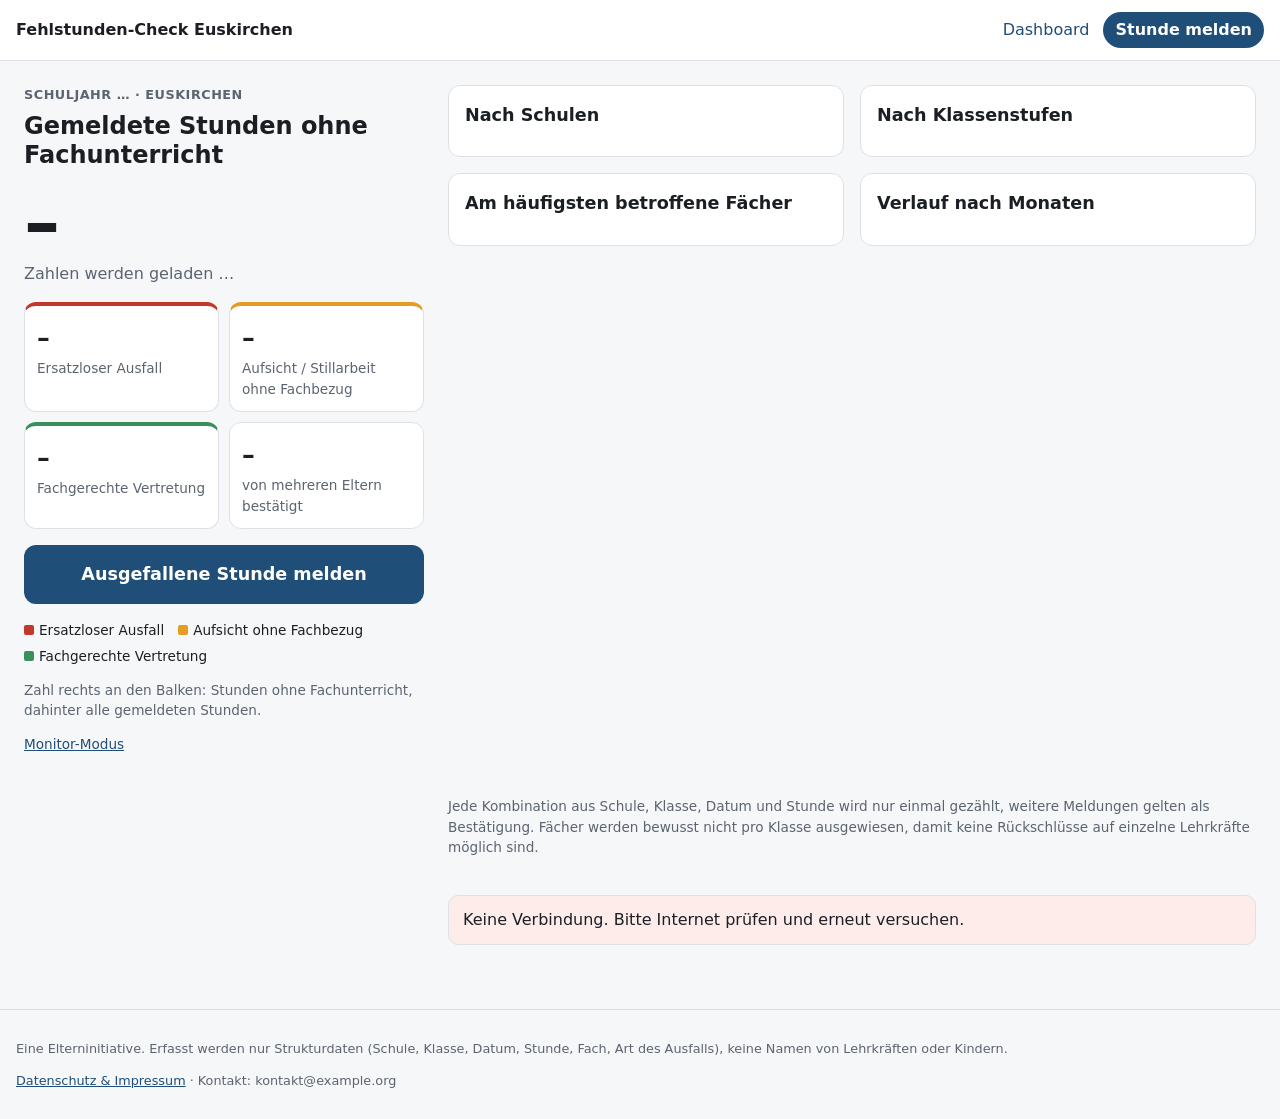
==== index.html @ fad28b2c "Add files via upload" ====
<!doctype html>
<html lang="de">
<head>
<meta charset="utf-8">
<meta name="viewport" content="width=device-width, initial-scale=1, viewport-fit=cover">
<meta http-equiv="Content-Security-Policy" content="default-src 'self'; script-src 'self'; style-src 'self'; img-src 'self' data:; connect-src 'self' https://*.supabase.co; manifest-src 'self'; worker-src 'self'; base-uri 'none'; form-action 'self'; object-src 'none'">
<meta name="referrer" content="no-referrer">
<meta name="theme-color" content="#1f4e79">
<title>Fehlstunden-Check Euskirchen</title>
<link rel="manifest" href="manifest.webmanifest">
<link rel="icon" href="icon.svg" type="image/svg+xml">
<link rel="apple-touch-icon" href="icon-192.png">
<meta name="apple-mobile-web-app-capable" content="yes">
<link rel="stylesheet" href="style.css">
</head>
<body class="seite-dashboard">
<header class="kopf"><a href="./" class="marke" data-titel></a>
<nav><a href="./">Dashboard</a><a href="melden.html" class="knopf-klein">Stunde melden</a></nav></header>
<main class="dash" id="dash">
  <section class="held">
    <p class="ueberzeile">Schuljahr <span id="schuljahr">…</span> · Euskirchen</p>
    <h1>Gemeldete Stunden ohne Fachunterricht</h1>
    <p class="grosszahl" id="grosszahl">–</p>
    <p class="unterzeile" id="unterzeile">Zahlen werden geladen …</p>
    <div class="kacheln">
      <div class="kachel k-ausfall"><span class="kz" id="z-ausfall">–</span><span>Ersatzloser Ausfall</span></div>
      <div class="kachel k-aufsicht"><span class="kz" id="z-aufsicht">–</span><span>Aufsicht / Stillarbeit ohne Fachbezug</span></div>
      <div class="kachel k-vertretung"><span class="kz" id="z-vertretung">–</span><span>Fachgerechte Vertretung</span></div>
      <div class="kachel"><span class="kz" id="z-bestaetigt">–</span><span>von mehreren Eltern bestätigt</span></div>
    </div>
    <a href="melden.html" class="knopf nur-normal">Ausgefallene Stunde melden</a>
    <p class="monitor-hinweis nur-monitor">Melden unter <strong id="adresse"></strong></p>
    <p class="legende">
      <span><i class="seg-ausfall"></i>Ersatzloser Ausfall</span>
      <span><i class="seg-aufsicht"></i>Aufsicht ohne Fachbezug</span>
      <span><i class="seg-vertretung"></i>Fachgerechte Vertretung</span>
    </p>
    <p class="info">Zahl rechts an den Balken: Stunden ohne Fachunterricht, dahinter alle gemeldeten Stunden.</p>
    <p class="info"><span id="stand"></span> <button type="button" id="monitor-knopf" class="textknopf nur-normal">Monitor-Modus</button><button type="button" id="monitor-aus" class="textknopf nur-monitor">Monitor-Modus beenden</button></p>
  </section>

  <div class="karten" id="karten">
    <section class="karte"><h2>Nach Schulen</h2><div id="g-schulen" class="balkenliste"></div></section>
    <section class="karte"><h2>Nach Klassenstufen</h2><div id="g-jahrgaenge" class="balkenliste"></div></section>
    <section class="karte"><h2>Am häufigsten betroffene Fächer</h2><div id="g-faecher" class="balkenliste"></div></section>
    <section class="karte"><h2>Verlauf nach Monaten</h2><div id="g-monate" class="balkenliste"></div></section>
  </div>
  <p class="info erklaerung nur-normal">Jede Kombination aus Schule, Klasse, Datum und Stunde wird nur einmal gezählt, weitere Meldungen gelten als Bestätigung. Fächer werden bewusst nicht pro Klasse ausgewiesen, damit keine Rückschlüsse auf einzelne Lehrkräfte möglich sind.</p>
  <div id="fehler" class="hinweis fehler" role="alert" hidden></div>
</main>
<footer class="fuss">
<p>Eine Elterninitiative. Erfasst werden nur Strukturdaten (Schule, Klasse, Datum, Stunde, Fach, Art des Ausfalls), keine Namen von Lehrkräften oder Kindern.</p>
<p><a href="datenschutz.html">Datenschutz &amp; Impressum</a> · Kontakt: <span data-kontakt></span></p>
</footer>
<script src="config.js"></script><script src="api.js"></script><script src="dashboard.js"></script>
</body></html>
---- style.css ----
:root {
  --bg: #f6f7f9; --flaeche: #ffffff; --text: #1b1f24; --leise: #5b6470; --linie: #dde1e6;
  --akzent: #1f4e79; --akzent-text: #ffffff;
  --ausfall: #c0392b; --aufsicht: #e69b23; --vertretung: #3a8f5c;
  --fehler-bg: #fdecea; --erfolg-bg: #e8f5ec;
}
@media (prefers-color-scheme: dark) {
  :root {
    --bg: #14171b; --flaeche: #1e2228; --text: #e8eaed; --leise: #a1a9b3; --linie: #343a42;
    --akzent: #6aa6dc; --akzent-text: #0d1b28;
    --ausfall: #e2685b; --aufsicht: #f0b54f; --vertretung: #5fbf85;
    --fehler-bg: #3b1f1c; --erfolg-bg: #1b3324;
  }
}
* { box-sizing: border-box; }
body { margin: 0; background: var(--bg); color: var(--text);
  font: 16px/1.5 system-ui, -apple-system, "Segoe UI", Roboto, sans-serif; }
a { color: var(--akzent); }
main { max-width: 760px; margin: 0 auto; padding: 16px; }
h1 { font-size: 1.5rem; line-height: 1.2; margin: .5rem 0 1rem; }
h2 { font-size: 1.1rem; margin: 0 0 .75rem; }
small { color: var(--leise); }

.kopf { display: flex; justify-content: space-between; align-items: center; gap: 12px; flex-wrap: wrap;
  padding: 12px 16px; background: var(--flaeche); border-bottom: 1px solid var(--linie); }
.marke { font-weight: 700; text-decoration: none; color: var(--text); }
.kopf nav { display: flex; gap: 14px; align-items: center; }
.kopf nav a { text-decoration: none; }
.knopf-klein { background: var(--akzent); color: var(--akzent-text) !important; padding: 6px 12px; border-radius: 999px; font-weight: 600; }

.knopf { display: block; width: 100%; text-align: center; border: 0; border-radius: 12px; padding: 16px;
  background: var(--akzent); color: var(--akzent-text); font-size: 1.1rem; font-weight: 700; text-decoration: none; cursor: pointer; }
.knopf:focus-visible, button:focus-visible, input:focus-visible, select:focus-visible { outline: 3px solid var(--aufsicht); outline-offset: 2px; }

/* Dashboard */
.held { text-align: center; padding: 8px 0 16px; }
.ueberzeile { margin: 0; color: var(--leise); font-weight: 600; text-transform: uppercase; letter-spacing: .04em; font-size: .8rem; }
.grosszahl { font-size: 4.5rem; font-weight: 800; line-height: 1; margin: .25rem 0; font-variant-numeric: tabular-nums; }
.unterzeile { color: var(--leise); margin: 0 0 1rem; }
.kacheln { display: grid; grid-template-columns: repeat(2, 1fr); gap: 10px; margin: 8px 0 16px; }
@media (min-width: 640px) { .kacheln { grid-template-columns: repeat(4, 1fr); } }
.kachel { background: var(--flaeche); border: 1px solid var(--linie); border-radius: 12px; padding: 12px;
  display: flex; flex-direction: column; gap: 2px; font-size: .85rem; color: var(--leise); }
.kachel .kz { font-size: 1.6rem; font-weight: 800; color: var(--text); font-variant-numeric: tabular-nums; }
.k-ausfall { border-top: 4px solid var(--ausfall); }
.k-aufsicht { border-top: 4px solid var(--aufsicht); }
.k-vertretung { border-top: 4px solid var(--vertretung); }
.karte { background: var(--flaeche); border: 1px solid var(--linie); border-radius: 12px; padding: 16px; margin-bottom: 12px; }
.balkenliste { display: flex; flex-direction: column; gap: 10px; }
.zeile-kopf { display: flex; justify-content: space-between; gap: 8px; font-size: .95rem; }
.zahl { font-weight: 700; font-variant-numeric: tabular-nums; white-space: nowrap; }
.balken { display: flex; height: 12px; border-radius: 6px; overflow: hidden; gap: 2px; margin-top: 4px; }
.seg { display: block; height: 100%; }
.seg-ausfall { background: var(--ausfall); }
.seg-aufsicht { background: var(--aufsicht); }
.seg-vertretung { background: var(--vertretung); }
.legende { display: flex; flex-wrap: wrap; gap: 6px 14px; font-size: .85rem; margin: 0 0 4px; }
.legende i { display: inline-block; width: 10px; height: 10px; border-radius: 2px; margin-right: 5px; }
.info { color: var(--leise); font-size: .85rem; }

/* Formular */
.formular { display: flex; flex-direction: column; gap: 18px; }
.feld { display: flex; flex-direction: column; gap: 6px; border: 0; margin: 0; padding: 0; min-width: 0; }
.beschriftung { font-weight: 700; padding: 0; }
input[type=text], input:not([type]), input[type=date], select {
  font: inherit; font-size: 1.05rem; padding: 12px; border-radius: 10px; border: 1px solid var(--linie);
  background: var(--flaeche); color: var(--text); width: 100%; }
#code { text-transform: uppercase; letter-spacing: .05em; }
.info.ok { color: var(--vertretung); font-weight: 600; }
.info.falsch { color: var(--ausfall); font-weight: 600; }
.schnellwahl { display: flex; gap: 8px; }
.schnellwahl button { flex: 1; font: inherit; padding: 10px; border-radius: 10px; border: 1px solid var(--linie);
  background: var(--flaeche); color: var(--text); cursor: pointer; }
.schnellwahl button.aktiv { border-color: var(--akzent); outline: 2px solid var(--akzent); }
.stunden { display: grid; grid-template-columns: repeat(5, 1fr); gap: 8px; }
.chip input, .kategorie input { position: absolute; opacity: 0; pointer-events: none; }
.chip span { display: block; text-align: center; padding: 12px 0; border-radius: 10px; border: 1px solid var(--linie);
  background: var(--flaeche); font-weight: 700; cursor: pointer; font-variant-numeric: tabular-nums; }
.chip input:checked + span { background: var(--akzent); color: var(--akzent-text); border-color: var(--akzent); }
.chip input:focus-visible + span, .kategorie input:focus-visible + span { outline: 3px solid var(--aufsicht); outline-offset: 2px; }
.kategorien { display: flex; flex-direction: column; gap: 8px; }
.kategorie span { display: flex; flex-direction: column; padding: 12px 14px; border-radius: 10px; border: 1px solid var(--linie);
  border-left-width: 6px; background: var(--flaeche); cursor: pointer; }
.kat-ausfall span { border-left-color: var(--ausfall); }
.kat-aufsicht span { border-left-color: var(--aufsicht); }
.kat-vertretung span { border-left-color: var(--vertretung); }
.kategorie input:checked + span { outline: 3px solid var(--akzent); }

.hinweis { border-radius: 10px; padding: 12px 14px; margin-bottom: 16px; background: var(--flaeche); border: 1px solid var(--linie); }
.hinweis ul { margin: .4rem 0; padding-left: 1.2rem; }
.fehler { background: var(--fehler-bg); }
.erfolg { background: var(--erfolg-bg); }

.fuss { max-width: 760px; margin: 24px auto 0; padding: 16px; color: var(--leise); font-size: .8rem; border-top: 1px solid var(--linie); }

/* ---------- Ergänzungen statische Version ---------- */
[hidden] { display: none !important; }
.textknopf { background: none; border: 0; padding: 0; font: inherit; color: var(--akzent); text-decoration: underline; cursor: pointer; }
.nur-monitor { display: none; }
body.monitor .nur-monitor { display: revert; }
body.monitor .nur-normal { display: none; }
.held .legende { justify-content: center; margin-top: 16px; }
.held .kacheln { text-align: left; }
.erklaerung { margin-top: 4px; }

/* Breite Bildschirme: Kennzahlen links, Diagramme rechts im Raster */
@media (min-width: 1000px) {
  main.dash { max-width: 1600px; display: grid; grid-template-columns: minmax(320px, 400px) 1fr; gap: 24px; align-items: start; padding: 24px; }
  .dash .held { position: sticky; top: 16px; text-align: left; padding: 0; }
  .dash .held .legende { justify-content: flex-start; }
  .dash .kacheln { grid-template-columns: repeat(2, 1fr); }
  .karten { display: grid; grid-template-columns: repeat(2, minmax(0, 1fr)); gap: 16px; }
  .karten .karte { margin: 0; }
  .dash .erklaerung, .dash #fehler { grid-column: 2; }
  .fuss { max-width: 1600px; }
}

/* Monitor-Modus: füllt den ganzen Bildschirm, Schrift wächst mit */
body.monitor { overflow: hidden; }
body.monitor .kopf, body.monitor .fuss { display: none; }
body.monitor main.dash {
  max-width: none; height: 100vh; padding: 2.5vh 2.5vw; gap: 2vw;
  display: grid; grid-template-columns: 28vw 1fr; font-size: clamp(14px, 1.15vw, 28px);
}
body.monitor .held { position: static; display: flex; flex-direction: column; justify-content: center; gap: .6em; }
body.monitor .held h1 { font-size: 1.9em; margin: 0; }
body.monitor .grosszahl { font-size: 7em; margin: 0; }
body.monitor .kachel { font-size: .8em; padding: .8em; }
body.monitor .kachel .kz { font-size: 2.2em; }
body.monitor .info, body.monitor .legende { font-size: .8em; }
body.monitor .monitor-hinweis { font-size: 1.1em; margin: 0; padding: .6em .8em; border-radius: 10px; background: var(--flaeche); border: 1px solid var(--linie); }
body.monitor .karten { display: grid; grid-template-columns: 1fr 1fr; grid-template-rows: 1fr 1fr; gap: 1.5vw; height: 95vh; }
body.monitor .karte { margin: 0; padding: 1.2em; overflow: hidden; }
body.monitor .karte h2 { font-size: 1.2em; }
body.monitor .balkenliste { gap: .7em; }
body.monitor .balken { height: .8em; }
body.monitor .zeile-kopf { font-size: .95em; }
body.monitor .erklaerung { display: none; }
@media (max-width: 999px) {
  body.monitor { overflow: auto; }
  body.monitor main.dash { display: block; height: auto; font-size: 16px; padding: 16px; }
  body.monitor .karten { display: block; height: auto; }
  body.monitor .karte { margin-bottom: 12px; }
}
body.monitor .grosszahl { font-size: 6em; }
body.monitor .held .info:not(:last-of-type) { display: none; }
body.monitor .held { gap: .5em; }
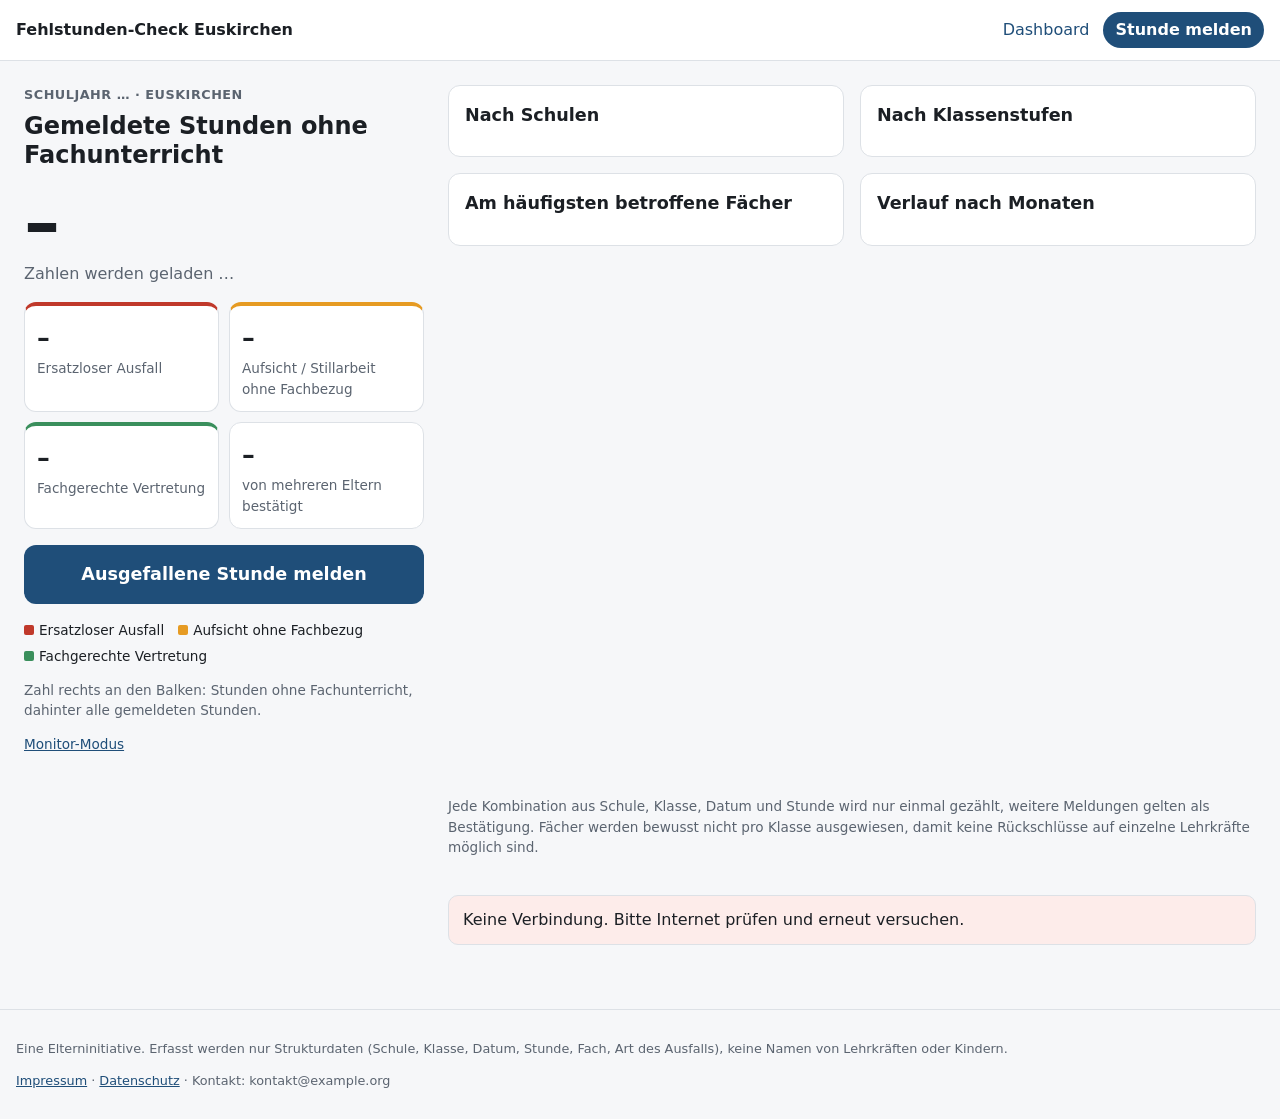
==== commit 9b9d3804: "Add files via upload" ====
--- a/index.html
+++ b/index.html
@@ -50,7 +50,7 @@
 </main>
 <footer class="fuss">
 <p>Eine Elterninitiative. Erfasst werden nur Strukturdaten (Schule, Klasse, Datum, Stunde, Fach, Art des Ausfalls), keine Namen von Lehrkräften oder Kindern.</p>
-<p><a href="datenschutz.html">Datenschutz &amp; Impressum</a> · Kontakt: <span data-kontakt></span></p>
+<p><a href="impressum.html">Impressum</a> · <a href="datenschutz.html">Datenschutz</a> · Kontakt: <span data-kontakt></span></p>
 </footer>
 <script src="config.js"></script><script src="api.js"></script><script src="dashboard.js"></script>
 </body></html>
--- a/style.css
+++ b/style.css
@@ -145,3 +145,21 @@
 body.monitor .grosszahl { font-size: 6em; }
 body.monitor .held .info:not(:last-of-type) { display: none; }
 body.monitor .held { gap: .5em; }
+
+/* Klasse: Stufe antippen + Buchstabe */
+.stufen { display: grid; grid-template-columns: repeat(6, 1fr); gap: 8px; }
+.stufen .chip.aus { display: none; }
+.zug { display: flex; align-items: center; gap: 10px; margin-top: 4px; }
+.zug span { font-weight: 600; white-space: nowrap; }
+.zug input { width: 5em; text-align: center; font-weight: 700; text-transform: lowercase; }
+#fach-frei { margin-top: 4px; }
+
+/* Textseiten (Impressum, Datenschutz) */
+main.text h2 { margin-top: 1.6em; }
+main.text p, main.text li { max-width: 68ch; }
+mark.platzhalter { background: #ffe58a; color: #1b1f24; padding: 0 .2em; border-radius: 3px; }
+
+/* Hinweis: als App speichern */
+.app-hinweis { margin-top: 20px; background: var(--flaeche); border: 1px solid var(--linie); border-radius: 10px; padding: 12px 14px; }
+.app-hinweis summary { font-weight: 700; cursor: pointer; }
+.app-hinweis ol { padding-left: 1.2rem; margin: .5rem 0; }
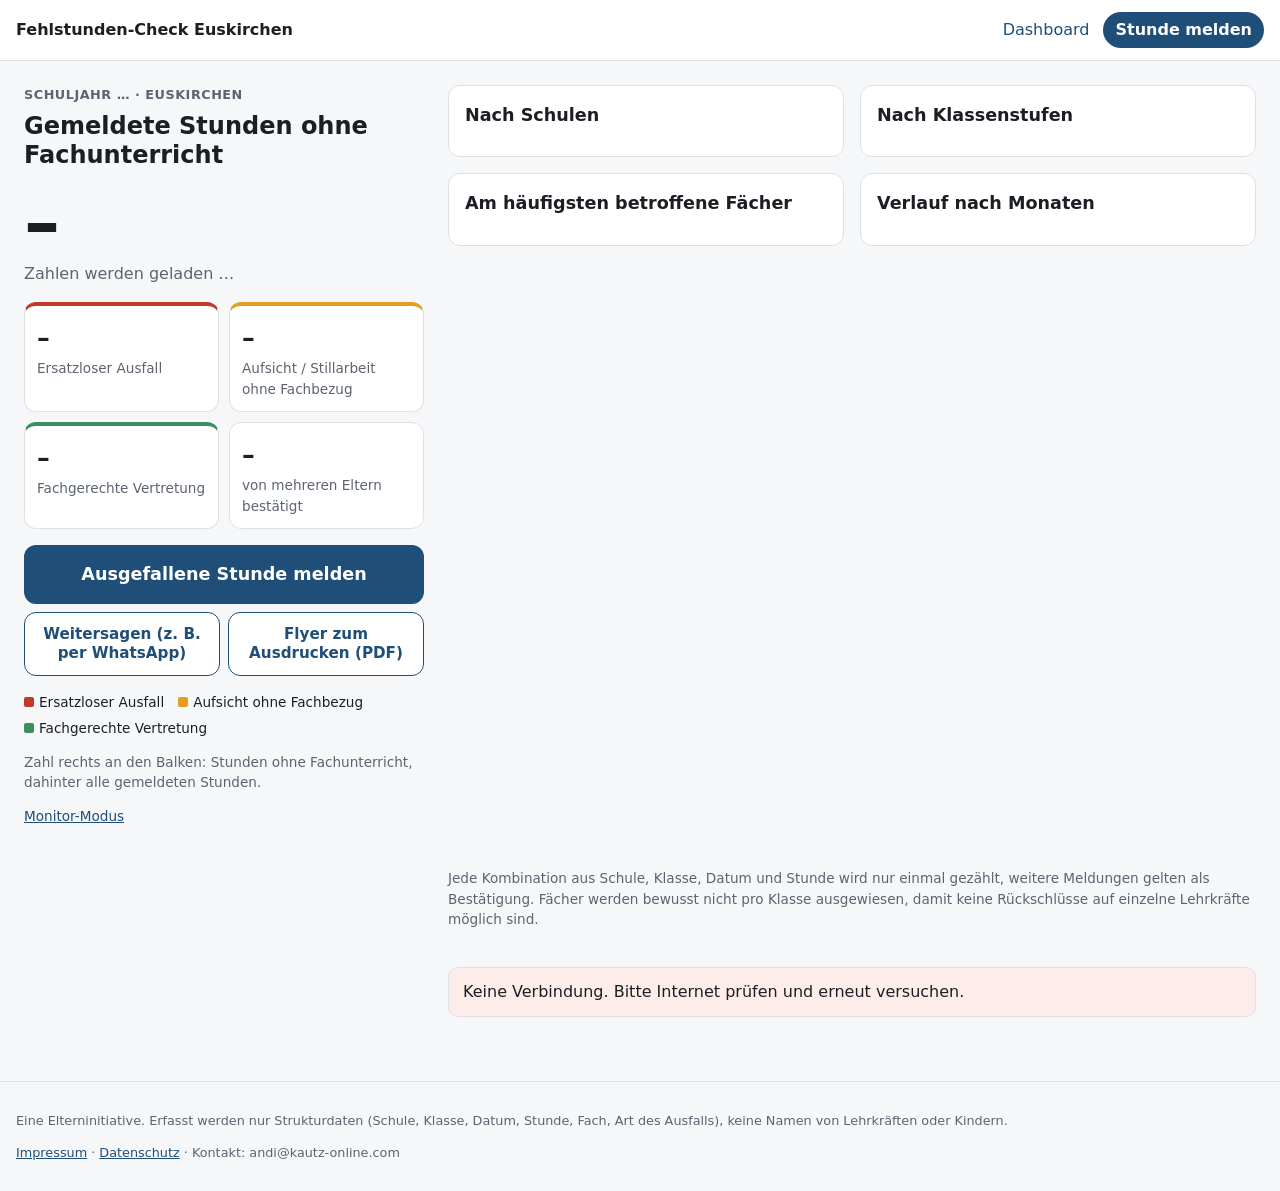
==== commit dfcd684f: "Add files via upload" ====
--- a/index.html
+++ b/index.html
@@ -29,6 +29,10 @@
       <div class="kachel"><span class="kz" id="z-bestaetigt">–</span><span>von mehreren Eltern bestätigt</span></div>
     </div>
     <a href="melden.html" class="knopf nur-normal">Ausgefallene Stunde melden</a>
+    <div class="weitersagen nur-normal">
+      <button type="button" id="teilen" class="knopf-zweit">Weitersagen (z. B. per WhatsApp)</button>
+      <a href="flyer.pdf" class="knopf-zweit" download="Flyer-Bildungszeugnis-Euskirchen.pdf">Flyer zum Ausdrucken (PDF)</a>
+    </div>
     <p class="monitor-hinweis nur-monitor">Melden unter <strong id="adresse"></strong></p>
     <p class="legende">
       <span><i class="seg-ausfall"></i>Ersatzloser Ausfall</span>
--- a/style.css
+++ b/style.css
@@ -163,3 +163,10 @@
 .app-hinweis { margin-top: 20px; background: var(--flaeche); border: 1px solid var(--linie); border-radius: 10px; padding: 12px 14px; }
 .app-hinweis summary { font-weight: 700; cursor: pointer; }
 .app-hinweis ol { padding-left: 1.2rem; margin: .5rem 0; }
+
+/* Weitersagen */
+.weitersagen { display: grid; grid-template-columns: 1fr 1fr; gap: 8px; margin-top: 8px; }
+.knopf-zweit { display: flex; align-items: center; justify-content: center; text-align: center; padding: 12px 10px; border-radius: 12px;
+  border: 1.5px solid var(--akzent); background: var(--flaeche); color: var(--akzent); font: inherit; font-weight: 700; font-size: .95rem;
+  text-decoration: none; cursor: pointer; line-height: 1.25; }
+.knopf-zweit:hover { background: var(--bg); }
